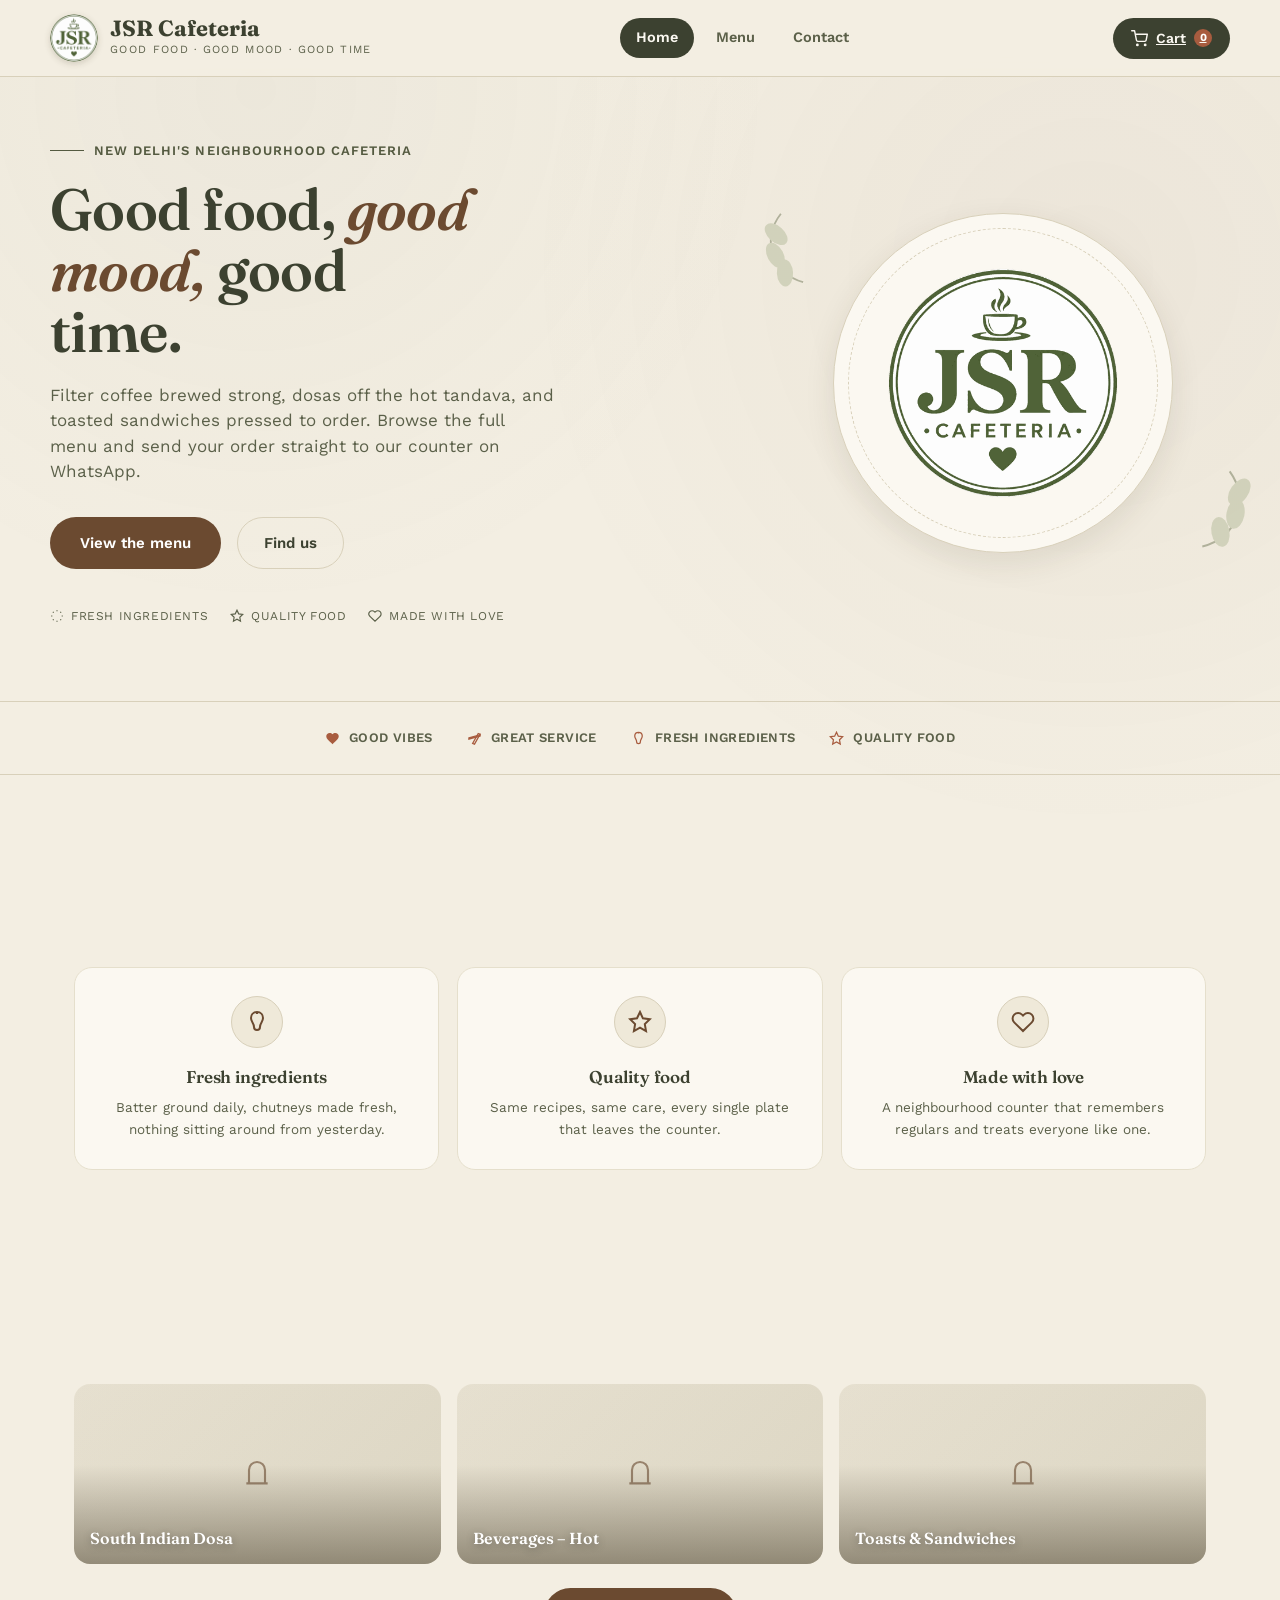
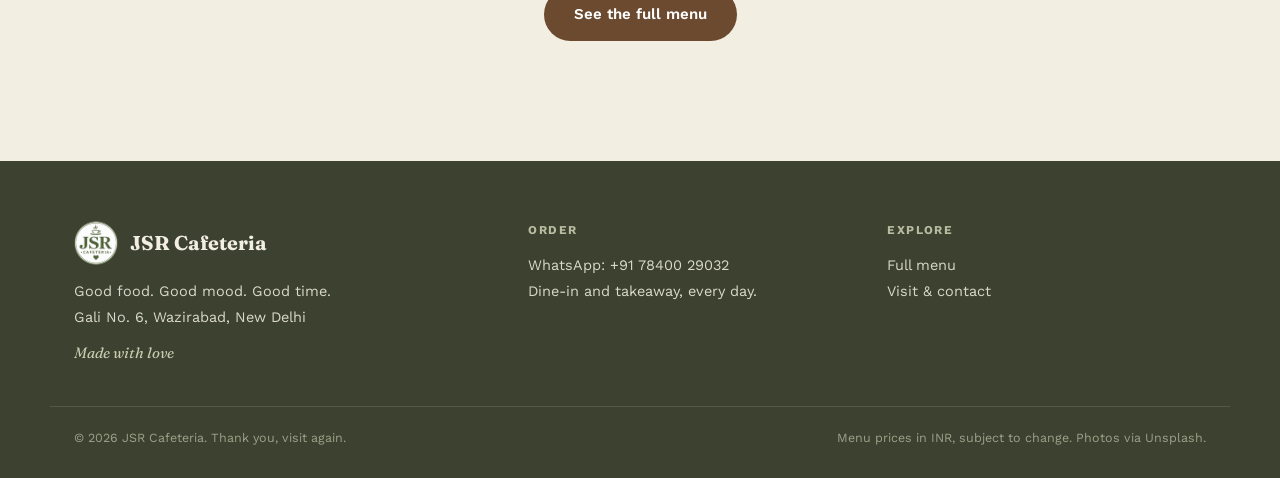
==== index.html @ 64169c13 "Initial commit" ====
<!DOCTYPE html>
<html lang="en">
<head>
<meta charset="UTF-8">
<meta name="viewport" content="width=device-width, initial-scale=1.0">
<title>JSR Cafeteria | Good Food, Good Mood, Good Time</title>
<link rel="preconnect" href="https://fonts.googleapis.com">
<link rel="preconnect" href="https://fonts.gstatic.com" crossorigin>
<link href="https://fonts.googleapis.com/css2?family=Fraunces:ital,opsz,wght@0,9..144,400;0,9..144,500;0,9..144,600;0,9..144,700;1,9..144,500&family=Work+Sans:wght@400;500;600;700&display=swap" rel="stylesheet">
<link rel="icon" href="assets/favicon.ico" sizes="any">
<link rel="icon" href="assets/favicon-32.png" type="image/png" sizes="32x32">
<link rel="icon" href="assets/favicon-192.png" type="image/png" sizes="192x192">
<link rel="apple-touch-icon" href="assets/apple-touch-icon.png">
<link rel="stylesheet" href="assets/style.css">
</head>
<body>

<header>
  <div class="header-inner wrap" style="padding-left:0;padding-right:0;">
    <a class="brand" href="index.html">
      <img src="assets/logo.png" alt="JSR Cafeteria logo">
      <div class="brand-text">
        <div class="name">JSR Cafeteria</div>
        <div class="tag">Good food &middot; Good mood &middot; Good time</div>
      </div>
    </a>
    <nav class="main-nav" id="mainNav">
      <a href="index.html" class="active">Home</a>
      <a href="menu.html">Menu</a>
      <a href="contact.html">Contact</a>
    </nav>
    <div class="header-right">
      <a class="cart-btn" href="menu.html" aria-label="Go to cart">
        <svg width="17" height="17" viewBox="0 0 24 24" fill="none" stroke="currentColor" stroke-width="2" stroke-linecap="round" stroke-linejoin="round"><circle cx="9" cy="21" r="1"></circle><circle cx="20" cy="21" r="1"></circle><path d="M1 1h4l2.68 13.39a2 2 0 0 0 2 1.61h9.72a2 2 0 0 0 2-1.61L23 6H6"></path></svg>
        <span>Cart</span>
        <span class="cart-count">0</span>
      </a>
      <button class="nav-toggle" id="navToggle" aria-label="Toggle menu">
        <svg viewBox="0 0 24 24" fill="none" stroke="currentColor" stroke-width="2"><path d="M3 6h18M3 12h18M3 18h18"/></svg>
      </button>
    </div>
  </div>
</header>

<section class="hero">
  <div class="hero-inner">
    <div class="hero-copy">
      <div class="hero-eyebrow"><span class="rule"></span> New Delhi's neighbourhood cafeteria</div>
      <h1>Good food, <em>good mood,</em> good time.</h1>
      <p class="lede">Filter coffee brewed strong, dosas off the hot tandava, and toasted sandwiches pressed to order. Browse the full menu and send your order straight to our counter on WhatsApp.</p>
      <div class="hero-actions">
        <a class="btn-primary" href="menu.html" style="text-decoration:none; display:inline-block;">View the menu</a>
        <a class="btn-ghost" href="contact.html" style="text-decoration:none; display:inline-block;">Find us</a>
      </div>
      <div class="hero-badges">
        <span class="b"><svg viewBox="0 0 24 24" fill="none" stroke="currentColor" stroke-width="2"><path d="M12 2v2M12 20v2M2 12h2M20 12h2M4.9 4.9l1.4 1.4M17.7 17.7l1.4 1.4M4.9 19.1l1.4-1.4M17.7 6.3l1.4-1.4"/></svg>Fresh ingredients</span>
        <span class="b"><svg viewBox="0 0 24 24" fill="none" stroke="currentColor" stroke-width="2"><path d="M12 2l2.9 6.3 6.9.9-5 4.9 1.2 6.9L12 17.6 5.9 21l1.2-6.9-5-4.9 6.9-.9z"/></svg>Quality food</span>
        <span class="b"><svg viewBox="0 0 24 24" fill="none" stroke="currentColor" stroke-width="2"><path d="M20.8 4.6a5.5 5.5 0 0 0-7.8 0L12 5.6l-1-1a5.5 5.5 0 0 0-7.8 7.8l1 1L12 21l7.8-7.6 1-1a5.5 5.5 0 0 0 0-7.8z"/></svg>Made with love</span>
      </div>
    </div>
    <div class="hero-visual">
      <svg class="leaf-deco l1" viewBox="0 0 100 100"><path d="M50 90 C20 70 20 30 50 10" stroke="#7C8264" stroke-width="2" fill="none"/><ellipse cx="38" cy="30" rx="9" ry="15" fill="#B9BE9E" transform="rotate(-30 38 30)"/><ellipse cx="30" cy="52" rx="9" ry="15" fill="#B9BE9E" transform="rotate(-10 30 52)"/><ellipse cx="34" cy="74" rx="9" ry="15" fill="#B9BE9E" transform="rotate(15 34 74)"/></svg>
      <div class="hero-ring">
        <img src="assets/logo.png" alt="JSR Cafeteria">
      </div>
      <svg class="leaf-deco l2" viewBox="0 0 100 100"><path d="M50 90 C20 70 20 30 50 10" stroke="#7C8264" stroke-width="2" fill="none"/><ellipse cx="38" cy="30" rx="9" ry="15" fill="#B9BE9E" transform="rotate(-30 38 30)"/><ellipse cx="30" cy="52" rx="9" ry="15" fill="#B9BE9E" transform="rotate(-10 30 52)"/><ellipse cx="34" cy="74" rx="9" ry="15" fill="#B9BE9E" transform="rotate(15 34 74)"/></svg>
    </div>
  </div>
</section>

<div class="strip">
  <div class="wrap strip-inner">
    <span class="strip-item"><svg viewBox="0 0 24 24" fill="currentColor"><path d="M12 21l-1.45-1.32C5.4 15.36 2 12.28 2 8.5 2 5.42 4.42 3 7.5 3c1.74 0 3.41.81 4.5 2.09C13.09 3.81 14.76 3 16.5 3 19.58 3 22 5.42 22 8.5c0 3.78-3.4 6.86-8.55 11.18L12 21z"/></svg>Good vibes</span>
    <span class="strip-item"><svg viewBox="0 0 24 24" fill="none" stroke="currentColor" stroke-width="2"><path d="M3 11l18-5v2L3 13v-2z"/><path d="M18 4l3 1-9 16-3-1z"/></svg>Great service</span>
    <span class="strip-item"><svg viewBox="0 0 24 24" fill="none" stroke="currentColor" stroke-width="2"><path d="M12 2v2M12 2C8 2 6 5 6 8c0 4 3 5 3 9a3 3 0 0 0 6 0c0-4 3-5 3-9 0-3-2-6-6-6z"/></svg>Fresh ingredients</span>
    <span class="strip-item"><svg viewBox="0 0 24 24" fill="none" stroke="currentColor" stroke-width="2"><path d="M12 2l2.9 6.3 6.9.9-5 4.9 1.2 6.9L12 17.6 5.9 21l1.2-6.9-5-4.9 6.9-.9z"/></svg>Quality food</span>
  </div>
</div>

<main class="wrap" style="padding:70px 24px 20px;">
  <div class="section-head">
    <div class="kicker">Why JSR</div>
    <h2>What keeps people coming back</h2>
  </div>

  <div class="home-highlights">
    <div class="highlight-card">
      <div class="icon"><svg viewBox="0 0 24 24" fill="none" stroke="currentColor" stroke-width="2"><path d="M12 2v2M12 2C8 2 6 5 6 8c0 4 3 5 3 9a3 3 0 0 0 6 0c0-4 3-5 3-9 0-3-2-6-6-6z"/></svg></div>
      <h3>Fresh ingredients</h3>
      <p>Batter ground daily, chutneys made fresh, nothing sitting around from yesterday.</p>
    </div>
    <div class="highlight-card">
      <div class="icon"><svg viewBox="0 0 24 24" fill="none" stroke="currentColor" stroke-width="2"><path d="M12 2l2.9 6.3 6.9.9-5 4.9 1.2 6.9L12 17.6 5.9 21l1.2-6.9-5-4.9 6.9-.9z"/></svg></div>
      <h3>Quality food</h3>
      <p>Same recipes, same care, every single plate that leaves the counter.</p>
    </div>
    <div class="highlight-card">
      <div class="icon"><svg viewBox="0 0 24 24" fill="none" stroke="currentColor" stroke-width="2"><path d="M20.8 4.6a5.5 5.5 0 0 0-7.8 0L12 5.6l-1-1a5.5 5.5 0 0 0-7.8 7.8l1 1L12 21l7.8-7.6 1-1a5.5 5.5 0 0 0 0-7.8z"/></svg></div>
      <h3>Made with love</h3>
      <p>A neighbourhood counter that remembers regulars and treats everyone like one.</p>
    </div>
  </div>

  <div class="section-head">
    <div class="kicker">A taste of the menu</div>
    <h2>From filter coffee to dosa</h2>
    <p>The full menu has 23 items across 6 sections, here's a preview.</p>
  </div>

  <div class="home-menu-preview">
    <a class="preview-card" href="menu.html" style="text-decoration:none;">
      <img src="https://images.unsplash.com/photo-1668236543090-82eba5ee5976?w=600&q=70&auto=format&fit=crop" alt="Masala Dosa" loading="lazy" onerror="this.style.display='none'; this.nextElementSibling.style.display='flex';">
      <div class="fallback" style="display:none;"><svg viewBox="0 0 24 24" width="32" height="32" fill="none" stroke="currentColor" stroke-width="1.6"><path d="M4 19h16M6 19V9a6 6 0 0 1 12 0v10"/></svg></div>
      <span>South Indian Dosa</span>
    </a>
    <a class="preview-card" href="menu.html" style="text-decoration:none;">
      <img src="https://images.unsplash.com/photo-1619581073186-5b4ae1b0caad?w=600&q=70&auto=format&fit=crop" alt="Chai" loading="lazy" onerror="this.style.display='none'; this.nextElementSibling.style.display='flex';">
      <div class="fallback" style="display:none;"><svg viewBox="0 0 24 24" width="32" height="32" fill="none" stroke="currentColor" stroke-width="1.6"><path d="M4 19h16M6 19V9a6 6 0 0 1 12 0v10"/></svg></div>
      <span>Beverages &ndash; Hot</span>
    </a>
    <a class="preview-card" href="menu.html" style="text-decoration:none;">
      <img src="https://images.unsplash.com/photo-1528736235302-52922df5c122?w=600&q=70&auto=format&fit=crop" alt="Grilled sandwich" loading="lazy" onerror="this.style.display='none'; this.nextElementSibling.style.display='flex';">
      <div class="fallback" style="display:none;"><svg viewBox="0 0 24 24" width="32" height="32" fill="none" stroke="currentColor" stroke-width="1.6"><path d="M4 19h16M6 19V9a6 6 0 0 1 12 0v10"/></svg></div>
      <span>Toasts &amp; Sandwiches</span>
    </a>
  </div>

  <div style="text-align:center; margin-bottom:60px;">
    <a class="btn-primary" href="menu.html" style="text-decoration:none; display:inline-block;">See the full menu</a>
  </div>
</main>

<footer>
  <div class="wrap footer-inner">
    <div>
      <div class="footer-brand">
        <img src="assets/logo.png" alt="JSR Cafeteria">
        <div class="name">JSR Cafeteria</div>
      </div>
      <p>Good food. Good mood. Good time.</p>
      <p>Gali No. 6, Wazirabad, New Delhi</p>
      <p class="script">Made with love</p>
    </div>
    <div>
      <h4>Order</h4>
      <p><a href="https://wa.me/917840029032" target="_blank" rel="noopener">WhatsApp: +91 78400 29032</a></p>
      <p>Dine-in and takeaway, every day.</p>
    </div>
    <div>
      <h4>Explore</h4>
      <p><a href="menu.html">Full menu</a></p>
      <p><a href="contact.html">Visit &amp; contact</a></p>
    </div>
  </div>
  <div class="wrap footer-bottom">
    <span>&copy; <span id="year"></span> JSR Cafeteria. Thank you, visit again.</span>
    <span>Menu prices in INR, subject to change. Photos via Unsplash.</span>
  </div>
</footer>

<script src="assets/nav.js"></script>
</body>
</html>
---- assets/style.css ----
:root{
    --cream: #F3EEE2;
    --cream-2: #FBF8F1;
    --paper: #EFE9D9;
    --ink: #3C4130;
    --ink-soft: #5B6049;
    --sage: #7C8264;
    --sage-deep: #545A40;
    --brown: #6B4A30;
    --brown-deep: #4A331F;
    --line: #D8D0BA;
    --line-soft: #E5DFCC;
    --heart: #A85C3F;
    --shadow: 0 10px 30px rgba(60,50,30,0.10);
  }

  *{box-sizing:border-box; margin:0; padding:0;}

  html{scroll-behavior:smooth;}

  body{
    background:var(--cream);
    color:var(--ink);
    font-family:'Work Sans', sans-serif;
    font-size:16px;
    line-height:1.5;
    -webkit-font-smoothing:antialiased;
  }

  h1,h2,h3, .display{
    font-family:'Fraunces', serif;
    color:var(--ink);
    font-weight:600;
    letter-spacing:-0.01em;
  }

  a{color:inherit;}

  img{max-width:100%; display:block;}

  .wrap{max-width:1180px; margin:0 auto; padding:0 24px;}

  /* Texture */
  body::before{
    content:"";
    position:fixed; inset:0;
    background-image:
      radial-gradient(circle at 20% 10%, rgba(124,130,100,0.05), transparent 40%),
      radial-gradient(circle at 85% 30%, rgba(107,74,48,0.05), transparent 45%);
    pointer-events:none;
    z-index:0;
  }

  /* ---------- HEADER ---------- */
  header{
    position:sticky; top:0; z-index:40;
    background:rgba(243,238,226,0.92);
    backdrop-filter:blur(8px);
    border-bottom:1px solid var(--line);
    transition:box-shadow 0.3s ease, background 0.3s ease;
  }
  header.scrolled{
    box-shadow:0 8px 24px rgba(60,50,30,0.08);
    background:rgba(243,238,226,0.98);
  }
  .header-inner{
    display:flex; align-items:center; justify-content:space-between;
    padding:14px 24px;
  }
  .brand{display:flex; align-items:center; gap:12px; text-decoration:none;}
  .brand img{width:48px; height:48px; border-radius:50%; box-shadow:0 2px 6px rgba(60,50,30,0.18);}
  .brand-text .name{font-family:'Fraunces',serif; font-size:22px; font-weight:700; line-height:1; color:var(--ink);}
  .brand-text .tag{font-size:11px; letter-spacing:0.12em; color:var(--ink-soft); text-transform:uppercase; margin-top:3px;}

  .main-nav{
    display:flex; align-items:center; gap:6px;
  }
  .main-nav a{
    text-decoration:none;
    color:var(--ink-soft);
    font-family:'Work Sans',sans-serif;
    font-weight:600;
    font-size:14.5px;
    padding:9px 16px;
    border-radius:20px;
    transition:background 0.2s ease, color 0.2s ease;
  }
  .main-nav a:hover{background:var(--paper); color:var(--ink);}
  .main-nav a.active{background:var(--ink); color:var(--cream-2);}

  .header-right{display:flex; align-items:center; gap:10px;}

  .nav-toggle{
    display:none;
    background:none; border:1px solid var(--line);
    width:40px; height:40px; border-radius:12px;
    align-items:center; justify-content:center;
    cursor:pointer;
  }
  .nav-toggle svg{width:20px; height:20px;}

  @media (max-width:760px){
    .main-nav{
      display:none;
      position:absolute; top:100%; left:0; right:0;
      background:var(--cream-2);
      border-bottom:1px solid var(--line);
      flex-direction:column;
      padding:10px 20px 18px;
      gap:2px;
      box-shadow:0 14px 24px rgba(60,50,30,0.08);
    }
    .main-nav.open{display:flex;}
    .main-nav a{padding:12px 14px; border-radius:10px;}
    .nav-toggle{display:flex;}
    header{position:sticky;}
    .header-inner{position:relative;}
  }

  .cart-btn{
    position:relative;
    display:flex; align-items:center; gap:8px;
    background:var(--ink);
    color:var(--cream-2);
    border:none;
    padding:10px 18px;
    border-radius:30px;
    font-family:'Work Sans',sans-serif;
    font-weight:600;
    font-size:14px;
    cursor:pointer;
    transition:transform 0.15s ease, background 0.15s ease;
  }
  .cart-btn:hover{background:var(--brown-deep); transform:translateY(-1px);}
  .cart-count{
    background:var(--heart);
    color:#fff;
    font-size:11px;
    font-weight:700;
    min-width:18px; height:18px;
    border-radius:50%;
    display:flex; align-items:center; justify-content:center;
    padding:0 4px;
    transition:transform 0.2s ease;
  }
  .cart-count.bump{animation:countBump 0.4s cubic-bezier(.34,1.56,.64,1);}
  @keyframes countBump{
    0%{transform:scale(1);}
    35%{transform:scale(1.5);}
    100%{transform:scale(1);}
  }
  .brand img{
    animation:logoIn 0.7s cubic-bezier(.2,.7,.3,1);
  }
  @keyframes logoIn{
    from{opacity:0; transform:scale(0.7) rotate(-12deg);}
    to{opacity:1; transform:scale(1) rotate(0);}
  }

  /* ---------- HERO ---------- */
  .hero{
    position:relative;
    padding:64px 24px 56px;
    overflow:hidden;
  }
  .hero-inner{
    max-width:1180px; margin:0 auto;
    display:grid;
    grid-template-columns:1.2fr 0.8fr;
    gap:48px;
    align-items:center;
  }
  .hero-eyebrow{
    display:flex; align-items:center; gap:10px;
    font-size:13px; letter-spacing:0.08em; color:var(--sage-deep);
    text-transform:uppercase; font-weight:600; margin-bottom:18px;
    opacity:0;
    animation:fadeUp 0.7s ease 0.05s forwards;
  }
  .hero-eyebrow .rule{width:34px; height:1px; background:var(--sage-deep);}
  .hero h1{
    font-size:clamp(36px, 5vw, 58px);
    line-height:1.06;
    max-width:11.5ch;
    opacity:0;
    animation:fadeUp 0.75s ease 0.15s forwards;
  }
  .hero h1 em{font-style:italic; color:var(--brown);}
  .hero p.lede{
    margin-top:20px;
    font-size:17px;
    color:var(--ink-soft);
    max-width:46ch;
    opacity:0;
    animation:fadeUp 0.75s ease 0.28s forwards;
  }
  .hero-actions{
    margin-top:32px; display:flex; gap:16px; flex-wrap:wrap;
    opacity:0;
    animation:fadeUp 0.75s ease 0.4s forwards;
  }
  @keyframes fadeUp{
    from{opacity:0; transform:translateY(16px);}
    to{opacity:1; transform:translateY(0);}
  }
  .btn-primary{
    background:var(--brown);
    color:#fff;
    border:none;
    padding:15px 30px;
    border-radius:30px;
    font-family:'Work Sans',sans-serif;
    font-weight:600;
    font-size:15px;
    cursor:pointer;
    transition:background 0.15s ease, transform 0.15s ease;
  }
  .btn-primary:hover{background:var(--brown-deep); transform:translateY(-2px); box-shadow:0 10px 22px rgba(107,74,48,0.28);}
  .btn-primary:active{transform:translateY(0) scale(0.97);}
  .btn-ghost{
    background:transparent;
    color:var(--ink);
    border:1px solid var(--line);
    padding:14px 26px;
    border-radius:30px;
    font-family:'Work Sans',sans-serif;
    font-weight:600;
    font-size:15px;
    cursor:pointer;
    transition:border-color 0.2s ease, transform 0.2s ease;
  }
  .btn-ghost:hover{border-color:var(--ink); transform:translateY(-2px);}
  .btn-ghost:active{transform:translateY(0) scale(0.97);}

  .hero-badges{
    display:flex; gap:22px; margin-top:38px; flex-wrap:wrap;
    opacity:0;
    animation:fadeUp 0.75s ease 0.5s forwards;
  }
  .hero-badges .b{font-size:12px; letter-spacing:0.05em; color:var(--ink-soft); display:flex; align-items:center; gap:7px; text-transform:uppercase;}
  .hero-badges svg{width:14px; height:14px; flex:none;}

  .hero-visual{
    position:relative;
    display:flex; align-items:center; justify-content:center;
    opacity:0;
    animation:heroVisualIn 0.9s cubic-bezier(.2,.7,.3,1) 0.15s forwards;
  }
  @keyframes heroVisualIn{
    from{opacity:0; transform:scale(0.85) rotate(-4deg);}
    to{opacity:1; transform:scale(1) rotate(0);}
  }
  .hero-ring{
    position:relative;
    width:340px; height:340px;
    border-radius:50%;
    background:var(--cream-2);
    border:1px solid var(--line);
    display:flex; align-items:center; justify-content:center;
    box-shadow:var(--shadow);
    animation:floatRing 5s ease-in-out infinite;
  }
  @keyframes floatRing{
    0%,100%{transform:translateY(0);}
    50%{transform:translateY(-10px);}
  }
  .hero-ring::before{
    content:"";
    position:absolute; inset:14px;
    border-radius:50%;
    border:1px dashed var(--line);
    animation:spinSlow 40s linear infinite;
  }
  @keyframes spinSlow{
    from{transform:rotate(0);}
    to{transform:rotate(360deg);}
  }
  .hero-ring img{width:230px; height:230px; border-radius:50%;}
  .leaf-deco{
    position:absolute;
    opacity:0.55;
    animation:leafSway 6s ease-in-out infinite;
  }
  .leaf-deco.l1{top:-10px; left:-30px; width:90px; transform:rotate(-18deg); animation-delay:0.2s;}
  .leaf-deco.l2{bottom:-6px; right:-36px; width:100px; transform:rotate(200deg); animation-delay:1s;}
  @keyframes leafSway{
    0%,100%{transform:rotate(var(--r,0deg)) translateY(0);}
    50%{transform:rotate(var(--r,0deg)) translateY(-8px);}
  }

  /* ---------- SECTION LABELS ---------- */
  .section-head{
    text-align:center;
    max-width:560px;
    margin:0 auto 40px;
    opacity:0; transform:translateY(18px);
    transition:opacity 0.7s ease, transform 0.7s ease;
  }
  .section-head.in-view{opacity:1; transform:translateY(0);}
  .section-head .kicker{
    font-size:12px; letter-spacing:0.14em; text-transform:uppercase;
    color:var(--sage-deep); font-weight:600; margin-bottom:10px;
  }
  .section-head h2{font-size:clamp(28px,3.4vw,36px);}
  .section-head p{color:var(--ink-soft); margin-top:10px; font-size:15px;}

  /* ---------- MENU NAV ---------- */
  .menu-section{padding:70px 0 30px; position:relative; z-index:1;}

  .cat-nav{
    position:sticky; top:73px; z-index:30;
    background:var(--cream);
    padding:14px 0;
    border-bottom:1px solid var(--line-soft);
    margin-bottom:44px;
  }
  .cat-nav-inner{
    display:flex; gap:10px; overflow-x:auto;
    padding:0 24px;
    scrollbar-width:none;
  }
  .cat-nav-inner::-webkit-scrollbar{display:none;}
  .cat-chip{
    flex:none;
    padding:9px 18px;
    border-radius:20px;
    border:1px solid var(--line);
    background:var(--cream-2);
    color:var(--ink-soft);
    font-size:13.5px;
    font-weight:600;
    cursor:pointer;
    white-space:nowrap;
    transition:all 0.15s ease;
  }
  .cat-chip.active, .cat-chip:hover{
    background:var(--ink);
    color:var(--cream-2);
    border-color:var(--ink);
  }

  /* ---------- MENU CATEGORY BLOCKS ---------- */
  .cat-block{
    margin-bottom:64px; scroll-margin-top:150px;
    opacity:0; transform:translateY(24px);
    transition:opacity 0.7s ease, transform 0.7s ease;
  }
  .cat-block.in-view{opacity:1; transform:translateY(0);}
  .cat-title{
    display:flex; align-items:center; gap:14px;
    margin-bottom:26px;
  }
  .cat-title .icon{
    width:38px; height:38px; border-radius:50%;
    background:var(--cream-2); border:1px solid var(--line);
    display:flex; align-items:center; justify-content:center;
    color:var(--brown);
    flex:none;
    transition:transform 0.3s ease, background 0.3s ease;
  }
  .cat-block.in-view .cat-title .icon{
    animation:iconPop 0.5s cubic-bezier(.34,1.56,.64,1) 0.15s backwards;
  }
  @keyframes iconPop{
    from{transform:scale(0.4) rotate(-20deg); opacity:0;}
    to{transform:scale(1) rotate(0); opacity:1;}
  }
  .cat-title .icon svg{width:18px; height:18px;}
  .cat-title h3{font-size:22px; letter-spacing:0.01em;}
  .cat-title .count{font-size:12px; color:var(--ink-soft); margin-left:4px;}
  .cat-title::after{
    content:"";
    flex:1; height:1px; background:var(--line);
    margin-left:8px;
  }

  .cat-banner{
    position:relative;
    width:100%;
    height:190px;
    border-radius:18px;
    overflow:hidden;
    margin-bottom:22px;
    background:var(--paper);
  }
  .cat-banner img{
    width:100%; height:100%; object-fit:cover;
    display:block;
    transition:transform 0.7s ease;
  }
  .cat-banner:hover img{transform:scale(1.08);}
  .cat-banner .banner-fallback{
    position:absolute; inset:0;
    display:flex; align-items:center; justify-content:center;
    background:linear-gradient(135deg, var(--paper), var(--line-soft));
    color:var(--brown);
  }
  .cat-banner .banner-fallback svg{width:44px; height:44px; opacity:0.6;}
  .cat-banner::after{
    content:"";
    position:absolute; inset:0;
    background:linear-gradient(0deg, rgba(60,50,30,0.42) 0%, rgba(60,50,30,0.02) 55%);
  }
  .cat-banner .cb-label{
    position:absolute; left:20px; bottom:16px;
    color:#fff;
    font-family:'Fraunces',serif;
    font-size:21px;
    font-weight:600;
    z-index:2;
    text-shadow:0 2px 10px rgba(0,0,0,0.25);
  }
  @media (max-width:520px){
    .cat-banner{height:140px;}
    .cat-banner .cb-label{font-size:18px;}
  }

  .item-grid{
    display:grid;
    grid-template-columns:repeat(auto-fill, minmax(300px, 1fr));
    gap:16px;
  }

  .item-card{
    background:var(--cream-2);
    border:1px solid var(--line-soft);
    border-radius:16px;
    padding:14px 16px;
    display:flex; align-items:center; justify-content:space-between;
    gap:14px;
    transition:border-color 0.2s ease, box-shadow 0.25s ease, transform 0.25s ease;
    opacity:0;
    transform:translateY(16px);
  }
  .item-card.in-view{
    animation:cardIn 0.55s cubic-bezier(.2,.7,.3,1) forwards;
  }
  @keyframes cardIn{
    to{opacity:1; transform:translateY(0);}
  }
  .item-card:hover{
    border-color:var(--line);
    box-shadow:0 10px 26px rgba(60,50,30,0.10);
    transform:translateY(-3px);
  }
  .item-card.just-added{
    animation:cardFlash 0.6s ease;
  }
  @keyframes cardFlash{
    0%{box-shadow:0 0 0 0 rgba(107,74,48,0.28);}
    40%{box-shadow:0 0 0 8px rgba(107,74,48,0.0);}
    100%{box-shadow:0 6px 18px rgba(60,50,30,0.06);}
  }

  .item-left{display:flex; align-items:center; gap:14px; min-width:0;}
  .item-thumb{
    width:58px; height:58px; flex:none;
    border-radius:14px;
    overflow:hidden;
    background:var(--paper);
    position:relative;
  }
  .item-thumb img{
    width:100%; height:100%; object-fit:cover;
    transition:transform 0.5s ease;
  }
  .item-card:hover .item-thumb img{transform:scale(1.12);}
  .item-thumb .thumb-fallback{
    position:absolute; inset:0;
    display:flex; align-items:center; justify-content:center;
    background:linear-gradient(135deg, var(--paper), var(--line-soft));
    color:var(--brown);
  }
  .item-thumb .thumb-fallback svg{width:22px; height:22px;}

  .item-info .num{font-size:11px; color:var(--sage-deep); font-weight:700; letter-spacing:0.04em;}
  .item-info .item-name{font-family:'Fraunces',serif; font-size:16px; font-weight:600; margin-top:1px; line-height:1.25;}
  .item-info .item-price{font-size:14px; color:var(--brown); font-weight:600; margin-top:5px;}

  .item-add{flex:none;}
  .add-btn{
    background:transparent;
    border:1.4px solid var(--ink);
    color:var(--ink);
    width:38px; height:38px;
    border-radius:50%;
    font-size:19px;
    cursor:pointer;
    display:flex; align-items:center; justify-content:center;
    transition:all 0.15s ease;
  }
  .add-btn:hover{background:var(--ink); color:var(--cream-2); transform:scale(1.06);}
  .add-btn:active{transform:scale(0.92);}
  .add-btn.pop{animation:popScale 0.35s ease;}
  @keyframes popScale{
    0%{transform:scale(1);}
    40%{transform:scale(0.8);}
    70%{transform:scale(1.15);}
    100%{transform:scale(1);}
  }

  .qty-stepper{
    display:flex; align-items:center; gap:0;
    border:1.4px solid var(--ink);
    border-radius:22px;
    overflow:hidden;
    animation:stepperIn 0.25s ease;
  }
  @keyframes stepperIn{
    from{opacity:0; transform:scale(0.85);}
    to{opacity:1; transform:scale(1);}
  }
  .qty-stepper button{
    width:34px; height:36px;
    background:transparent; border:none;
    font-size:16px; cursor:pointer; color:var(--ink);
  }
  .qty-stepper button:hover{background:var(--ink); color:var(--cream-2);}
  .qty-stepper .qty-val{
    width:26px; text-align:center; font-weight:700; font-size:14px;
  }

  /* ---------- ABOUT STRIP ---------- */
  .strip{
    border-top:1px solid var(--line);
    border-bottom:1px solid var(--line);
    padding:26px 0;
    margin:20px 0 0;
  }
  .strip-inner{
    display:flex; justify-content:center; flex-wrap:wrap;
    gap:14px 34px;
  }
  .strip-item{
    display:flex; align-items:center; gap:9px;
    font-size:13px; letter-spacing:0.03em;
    color:var(--ink-soft); font-weight:600;
    text-transform:uppercase;
  }
  .strip-item svg{width:15px; height:15px; color:var(--heart);}

  /* ---------- FOOTER ---------- */
  footer{
    background:var(--ink);
    color:var(--cream);
    padding:60px 0 30px;
    margin-top:40px;
  }
  .footer-inner{
    display:grid;
    grid-template-columns:1.3fr 1fr 1fr;
    gap:40px;
  }
  .footer-brand{display:flex; align-items:center; gap:12px; margin-bottom:14px;}
  .footer-brand img{width:44px; height:44px; border-radius:50%;}
  .footer-brand .name{font-family:'Fraunces',serif; font-size:20px; font-weight:700;}
  footer .script{
    font-family:'Fraunces',serif; font-style:italic; color:#C9CBB0;
    font-size:15px; margin-top:8px;
  }
  footer h4{font-size:12px; text-transform:uppercase; letter-spacing:0.12em; color:#B9BCA1; margin-bottom:14px;}
  footer p, footer a{color:#DAD9C9; font-size:14.5px; line-height:1.8; text-decoration:none;}
  footer a:hover{color:#fff;}
  .footer-bottom{
    border-top:1px solid rgba(255,255,255,0.12);
    margin-top:40px; padding-top:22px;
    display:flex; justify-content:space-between; flex-wrap:wrap; gap:10px;
    font-size:12.5px; color:#9EA189;
  }

  /* ---------- CART DRAWER ---------- */
  .overlay{
    position:fixed; inset:0; background:rgba(30,26,16,0.42);
    opacity:0; pointer-events:none; transition:opacity 0.25s ease;
    z-index:50;
  }
  .overlay.show{opacity:1; pointer-events:auto;}

  .drawer{
    position:fixed; top:0; right:0; height:100%;
    width:420px; max-width:92vw;
    background:var(--cream-2);
    z-index:60;
    transform:translateX(100%);
    transition:transform 0.3s cubic-bezier(.4,0,.2,1);
    display:flex; flex-direction:column;
    box-shadow:-20px 0 40px rgba(0,0,0,0.15);
  }
  .drawer.show{transform:translateX(0);}

  .drawer-head{
    padding:22px 24px 18px;
    border-bottom:1px solid var(--line);
    display:flex; align-items:center; justify-content:space-between;
  }
  .drawer-head h3{font-size:20px;}
  .drawer-close{
    background:none; border:none; font-size:22px; cursor:pointer; color:var(--ink-soft);
    width:34px; height:34px; border-radius:50%;
  }
  .drawer-close:hover{background:var(--paper);}

  .drawer-body{flex:1; overflow-y:auto; padding:18px 24px;}
  .empty-cart{
    text-align:center; color:var(--ink-soft); padding:60px 10px;
    font-size:14.5px;
  }
  .empty-cart svg{width:46px; height:46px; margin:0 auto 14px; opacity:0.5;}

  .cart-line{
    display:flex; align-items:center; justify-content:space-between;
    padding:14px 0; border-bottom:1px solid var(--line-soft);
    gap:10px;
    animation:lineIn 0.35s ease;
  }
  @keyframes lineIn{
    from{opacity:0; transform:translateX(14px);}
    to{opacity:1; transform:translateX(0);}
  }
  .cart-line .cl-name{font-family:'Fraunces',serif; font-weight:600; font-size:15px;}
  .cart-line .cl-price{font-size:12.5px; color:var(--ink-soft); margin-top:3px;}
  .cart-line .cl-right{display:flex; align-items:center; gap:12px;}
  .cart-line .cl-total{font-weight:700; font-size:14px; width:56px; text-align:right; color:var(--brown); transition:transform 0.2s ease;}

  .drawer-foot{
    border-top:1px solid var(--line);
    padding:20px 24px 26px;
    background:var(--cream-2);
  }
  .order-type{
    display:flex; gap:8px; margin-bottom:14px;
  }
  .order-type button{
    flex:1; padding:9px; border-radius:10px; border:1px solid var(--line);
    background:transparent; font-size:13px; font-weight:600; color:var(--ink-soft); cursor:pointer;
  }
  .order-type button.active{background:var(--ink); color:var(--cream-2); border-color:var(--ink);}

  .field{margin-bottom:12px;}
  .field label{font-size:12px; color:var(--ink-soft); font-weight:600; display:block; margin-bottom:5px;}
  .field input, .field textarea{
    width:100%; padding:10px 12px; border-radius:10px;
    border:1px solid var(--line); background:var(--cream);
    font-family:'Work Sans',sans-serif; font-size:14px; color:var(--ink);
  }
  .field input:focus, .field textarea:focus{outline:2px solid var(--sage); outline-offset:1px;}
  .field textarea{resize:vertical; min-height:52px;}

  .subtotal-row{
    display:flex; justify-content:space-between; align-items:baseline;
    margin:16px 0 16px; padding-top:12px; border-top:1px dashed var(--line);
  }
  .subtotal-row .label{font-size:13px; color:var(--ink-soft); text-transform:uppercase; letter-spacing:0.05em;}
  .subtotal-row .amt{font-family:'Fraunces',serif; font-size:26px; font-weight:700; color:var(--ink);}

  .whatsapp-btn{
    width:100%;
    background:var(--brown);
    color:#fff; border:none;
    padding:16px; border-radius:14px;
    font-family:'Work Sans',sans-serif; font-weight:700; font-size:15px;
    display:flex; align-items:center; justify-content:center; gap:10px;
    cursor:pointer;
    transition:background 0.2s ease, transform 0.2s ease, box-shadow 0.2s ease;
  }
  .whatsapp-btn:hover{background:var(--brown-deep); transform:translateY(-2px); box-shadow:0 10px 24px rgba(107,74,48,0.3);}
  .whatsapp-btn:active{transform:translateY(0) scale(0.98);}
  .whatsapp-btn:disabled{background:#C9BFA9; cursor:not-allowed; transform:none; box-shadow:none;}
  .whatsapp-btn svg{width:19px; height:19px;}
  .whatsapp-btn.sending svg{animation:spinSlow 0.9s linear infinite;}

  .hint{font-size:11.5px; color:var(--ink-soft); text-align:center; margin-top:10px;}

  /* ---------- SUCCESS MODAL ---------- */
  .success-modal{
    position:fixed; inset:0; z-index:80;
    display:flex; align-items:center; justify-content:center;
    background:rgba(30,26,16,0.5);
    opacity:0; pointer-events:none;
    transition:opacity 0.25s ease;
    padding:20px;
  }
  .success-modal.show{opacity:1; pointer-events:auto;}
  .success-card{
    background:var(--cream-2);
    border-radius:22px;
    max-width:380px; width:100%;
    padding:38px 30px 30px;
    text-align:center;
    transform:translateY(14px) scale(0.97);
    transition:transform 0.25s ease;
    box-shadow:0 30px 60px rgba(0,0,0,0.25);
  }
  .success-modal.show .success-card{transform:translateY(0) scale(1);}
  .success-tick{
    width:64px; height:64px; border-radius:50%;
    background:var(--sage); color:#fff;
    display:flex; align-items:center; justify-content:center;
    margin:0 auto 20px;
  }
  .success-modal.show .success-tick{animation:tickPop 0.5s cubic-bezier(.34,1.56,.64,1) 0.15s backwards;}
  @keyframes tickPop{
    from{transform:scale(0); opacity:0;}
    to{transform:scale(1); opacity:1;}
  }
  .success-tick svg{
    width:30px; height:30px;
    stroke-dasharray:40;
    stroke-dashoffset:40;
  }
  .success-modal.show .success-tick svg{animation:tickDraw 0.5s ease 0.4s forwards;}
  @keyframes tickDraw{
    to{stroke-dashoffset:0;}
  }
  .success-card h3{font-size:22px; margin-bottom:10px;}
  .success-card p{font-size:14px; color:var(--ink-soft); line-height:1.6; margin-bottom:22px;}
  .success-card .order-ref{
    font-size:12px; color:var(--sage-deep); font-weight:700; letter-spacing:0.05em;
    background:var(--paper); display:inline-block; padding:6px 14px; border-radius:20px;
    margin-bottom:22px;
  }

  /* ---------- FLOATING CART (mobile) ---------- */
  .float-bar{
    position:fixed; left:16px; right:16px; bottom:16px; z-index:35;
    background:var(--ink); color:var(--cream-2);
    border-radius:18px; padding:14px 18px;
    display:none; align-items:center; justify-content:space-between;
    box-shadow:0 12px 30px rgba(0,0,0,0.25);
    cursor:pointer;
    transition:transform 0.2s ease;
  }
  .float-bar.show{display:flex; animation:floatBarIn 0.4s cubic-bezier(.2,.8,.3,1);}
  .float-bar:active{transform:scale(0.97);}
  @keyframes floatBarIn{
    from{opacity:0; transform:translateY(30px);}
    to{opacity:1; transform:translateY(0);}
  }
  .float-bar .fb-left{font-size:13px;}
  .float-bar .fb-left b{font-family:'Fraunces',serif; font-size:16px; display:block;}
  .float-bar .fb-right{font-weight:700; display:flex; align-items:center; gap:8px;}
  .float-bar .fb-right svg{animation:nudgeRight 1.6s ease-in-out infinite;}
  @keyframes nudgeRight{
    0%,100%{transform:translateX(0);}
    50%{transform:translateX(4px);}
  }

  @media (max-width:900px){
    .hero-inner{grid-template-columns:1fr; gap:36px;}
    .hero-visual{order:-1;}
    .hero-ring{width:220px; height:220px;}
    .hero-ring img{width:150px; height:150px;}
    .footer-inner{grid-template-columns:1fr; gap:30px;}
    .cat-nav{top:70px;}
  }
  @media (max-width:520px){
    .header-inner{padding:12px 16px;}
    .brand-text .name{font-size:18px;}
    .wrap{padding:0 16px;}
    .hero{padding:40px 16px 40px;}
    .item-grid{grid-template-columns:1fr;}
    .drawer{width:100%; max-width:100%;}
  }

  @media (prefers-reduced-motion: reduce){
    *{transition:none !important; scroll-behavior:auto !important; animation:none !important;}
    .hero-eyebrow, .hero h1, .hero p.lede, .hero-actions, .hero-badges, .hero-visual,
    .section-head, .cat-block, .item-card{opacity:1 !important; transform:none !important;}
  }
/* ---------- CONTACT PAGE ---------- */
.contact-grid{
  display:grid;
  grid-template-columns:1fr 1fr;
  gap:22px;
  margin-bottom:20px;
}
.contact-card{
  background:var(--cream-2);
  border:1px solid var(--line-soft);
  border-radius:18px;
  padding:26px 24px;
  transition:transform 0.25s ease, box-shadow 0.25s ease;
}
.contact-card:hover{transform:translateY(-3px); box-shadow:0 12px 26px rgba(60,50,30,0.08);}
.contact-card .icon{
  width:44px; height:44px; border-radius:50%;
  background:var(--paper); border:1px solid var(--line);
  display:flex; align-items:center; justify-content:center;
  color:var(--brown); margin-bottom:16px;
}
.contact-card .icon svg{width:20px; height:20px;}
.contact-card h3{font-size:18px; margin-bottom:8px;}
.contact-card p{color:var(--ink-soft); font-size:14.5px; line-height:1.6;}
.contact-card a{color:var(--brown); font-weight:600; text-decoration:none;}
.contact-card a:hover{text-decoration:underline;}

.hours-list{list-style:none; margin-top:10px;}
.hours-list li{
  display:flex; justify-content:space-between;
  padding:8px 0; border-bottom:1px dashed var(--line);
  font-size:14px; color:var(--ink-soft);
}
.hours-list li:last-child{border-bottom:none;}
.hours-list li span:last-child{color:var(--ink); font-weight:600;}

.whatsapp-cta{
  display:flex; align-items:center; justify-content:center; gap:10px;
  background:var(--brown); color:#fff;
  padding:16px 22px; border-radius:16px;
  font-family:'Work Sans',sans-serif; font-weight:700; font-size:15.5px;
  text-decoration:none;
  transition:background 0.2s ease, transform 0.2s ease;
}
.whatsapp-cta:hover{background:var(--brown-deep); transform:translateY(-2px);}
.whatsapp-cta svg{width:20px; height:20px;}

.placeholder-note{
  font-size:12.5px; color:var(--ink-soft); font-style:italic;
  margin-top:10px;
}

@media (max-width:700px){
  .contact-grid{grid-template-columns:1fr;}
}

/* ---------- HOME PAGE EXTRAS ---------- */
.home-highlights{
  display:grid;
  grid-template-columns:repeat(3, 1fr);
  gap:18px;
  margin:20px 0 60px;
}
.highlight-card{
  text-align:center;
  padding:28px 20px;
  background:var(--cream-2);
  border:1px solid var(--line-soft);
  border-radius:18px;
  opacity:0; transform:translateY(20px);
  transition:opacity 0.6s ease, transform 0.6s ease, box-shadow 0.25s ease, border-color 0.25s ease;
}
.highlight-card.in-view{opacity:1; transform:translateY(0);}
.highlight-card:hover{box-shadow:0 12px 26px rgba(60,50,30,0.08); border-color:var(--line);}
.highlight-card .icon{
  width:52px; height:52px; border-radius:50%;
  background:var(--paper); border:1px solid var(--line);
  display:flex; align-items:center; justify-content:center;
  color:var(--brown); margin:0 auto 16px;
}
.highlight-card .icon svg{width:24px; height:24px;}
.highlight-card h3{font-size:17px; margin-bottom:8px;}
.highlight-card p{font-size:13.5px; color:var(--ink-soft); line-height:1.6;}

.home-menu-preview{
  display:grid;
  grid-template-columns:repeat(3, 1fr);
  gap:16px;
  margin-bottom:24px;
}
.preview-card{
  position:relative;
  border-radius:16px;
  overflow:hidden;
  height:180px;
  opacity:0; transform:translateY(20px);
  transition:opacity 0.6s ease, transform 0.6s ease;
}
.preview-card.in-view{opacity:1; transform:translateY(0);}
.preview-card img{width:100%; height:100%; object-fit:cover; transition:transform 0.6s ease;}
.preview-card:hover img{transform:scale(1.08);}
.preview-card::after{
  content:"";
  position:absolute; inset:0;
  background:linear-gradient(0deg, rgba(60,50,30,0.5) 0%, rgba(60,50,30,0.05) 55%);
}
.preview-card span{
  position:absolute; left:16px; bottom:14px; z-index:2;
  color:#fff; font-family:'Fraunces',serif; font-weight:600; font-size:16px;
  text-shadow:0 2px 8px rgba(0,0,0,0.3);
}
.preview-card .fallback{
  position:absolute; inset:0;
  display:flex; align-items:center; justify-content:center;
  background:linear-gradient(135deg, var(--paper), var(--line-soft));
  color:var(--brown);
}
.preview-card .fallback svg{width:32px; height:32px; opacity:0.6;}

@media (max-width:760px){
  .home-highlights{grid-template-columns:1fr;}
  .home-menu-preview{grid-template-columns:1fr 1fr;}
}
@media (max-width:480px){
  .home-menu-preview{grid-template-columns:1fr;}
}
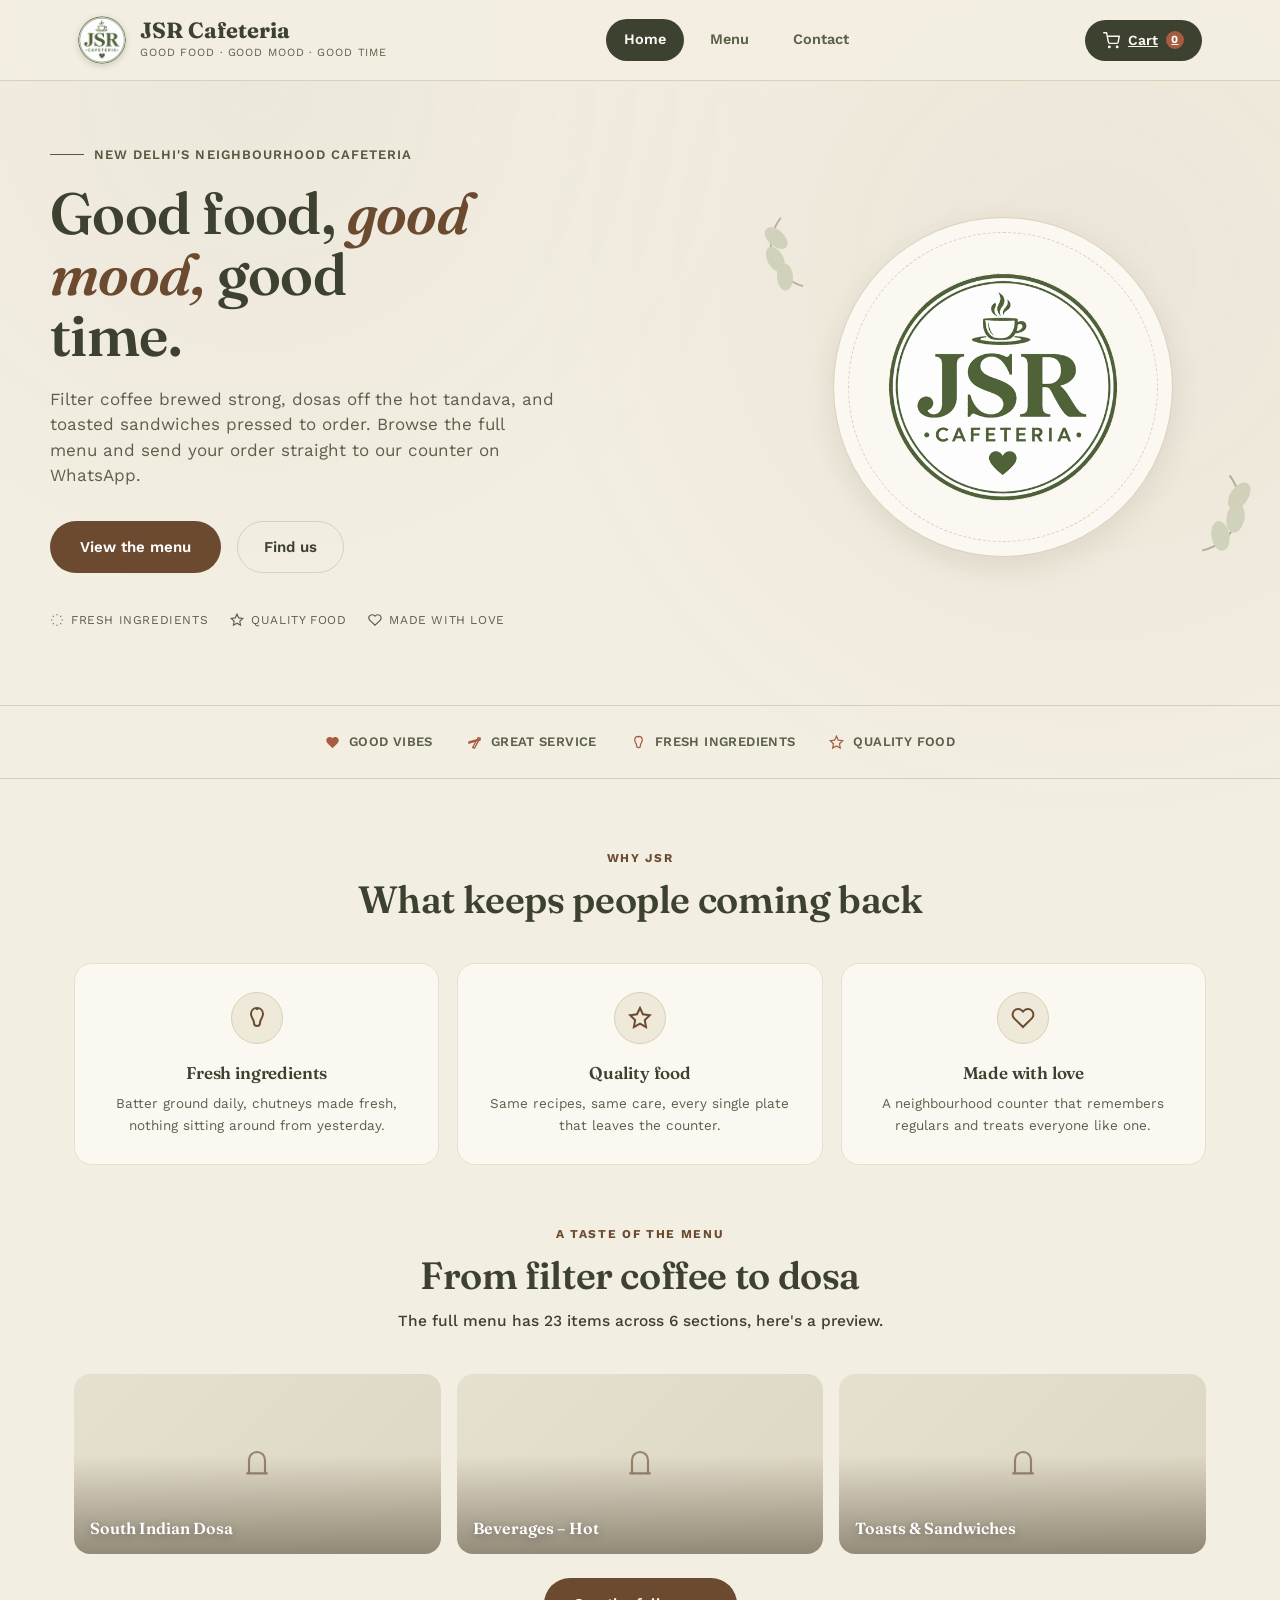
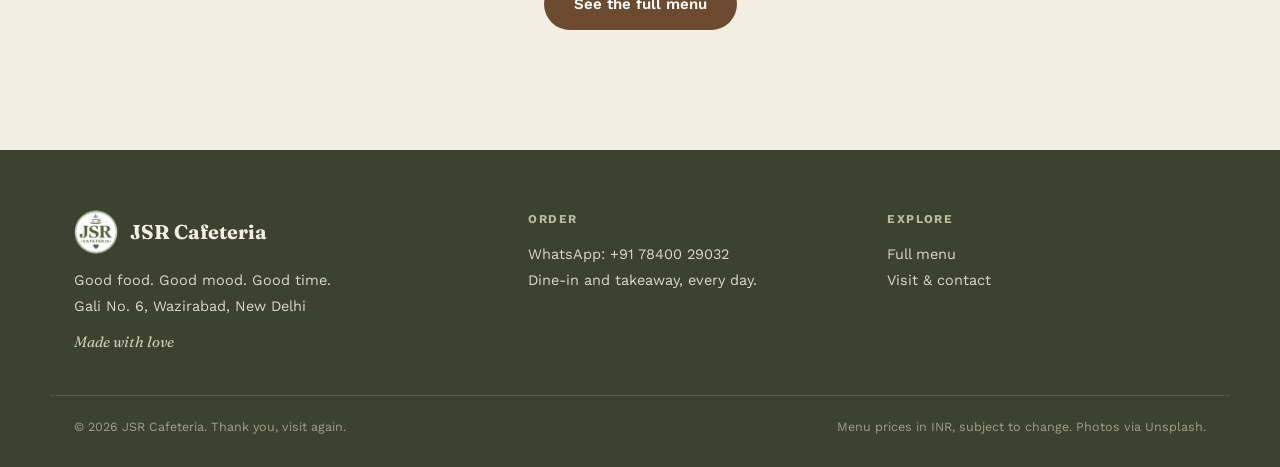
==== commit 916aaf4c: "Fix mobile navbar margin and padding by removing inline overrides and expanding container padding" ====
--- a/index.html
+++ b/index.html
@@ -16,7 +16,7 @@
 <body>
 
 <header>
-  <div class="header-inner wrap" style="padding-left:0;padding-right:0;">
+  <div class="header-inner wrap">
     <a class="brand" href="index.html">
       <img src="assets/logo.png" alt="JSR Cafeteria logo">
       <div class="brand-text">
--- a/assets/style.css
+++ b/assets/style.css
@@ -54,8 +54,9 @@
   /* ---------- HEADER ---------- */
   header{
     position:sticky; top:0; z-index:40;
-    background:rgba(243,238,226,0.92);
-    backdrop-filter:blur(8px);
+    background:rgba(243,238,226,0.94);
+    backdrop-filter:blur(10px);
+    -webkit-backdrop-filter:blur(10px);
     border-bottom:1px solid var(--line);
     transition:box-shadow 0.3s ease, background 0.3s ease;
   }
@@ -65,15 +66,35 @@
   }
   .header-inner{
     display:flex; align-items:center; justify-content:space-between;
-    padding:14px 24px;
-  }
-  .brand{display:flex; align-items:center; gap:12px; text-decoration:none;}
-  .brand img{width:48px; height:48px; border-radius:50%; box-shadow:0 2px 6px rgba(60,50,30,0.18);}
-  .brand-text .name{font-family:'Fraunces',serif; font-size:22px; font-weight:700; line-height:1; color:var(--ink);}
-  .brand-text .tag{font-size:11px; letter-spacing:0.12em; color:var(--ink-soft); text-transform:uppercase; margin-top:3px;}
+    padding:16px 28px;
+    gap:20px;
+  }
+  .brand{
+    display:flex; align-items:center; gap:14px; text-decoration:none;
+    min-width:0;
+  }
+  .brand img{
+    width:48px; height:48px; border-radius:50%;
+    box-shadow:0 2px 6px rgba(60,50,30,0.18);
+    flex-shrink:0;
+    object-fit:cover;
+  }
+  .brand-text{
+    display:flex; flex-direction:column; justify-content:center;
+    min-width:0;
+  }
+  .brand-text .name{
+    font-family:'Fraunces',serif; font-size:22px; font-weight:700; line-height:1.1;
+    color:var(--ink); white-space:nowrap;
+  }
+  .brand-text .tag{
+    font-size:11px; letter-spacing:0.08em; color:var(--ink-soft); text-transform:uppercase;
+    margin-top:3px; white-space:nowrap; overflow:hidden; text-overflow:ellipsis;
+  }
 
   .main-nav{
-    display:flex; align-items:center; gap:6px;
+    display:flex; align-items:center; gap:8px;
+    margin:0 16px;
   }
   .main-nav a{
     text-decoration:none;
@@ -81,8 +102,8 @@
     font-family:'Work Sans',sans-serif;
     font-weight:600;
     font-size:14.5px;
-    padding:9px 16px;
-    border-radius:20px;
+    padding:10px 18px;
+    border-radius:22px;
     transition:background 0.2s ease, color 0.2s ease;
   }
   .main-nav a:hover{background:var(--paper); color:var(--ink);}
@@ -92,29 +113,114 @@
 
   .nav-toggle{
     display:none;
-    background:none; border:1px solid var(--line);
-    width:40px; height:40px; border-radius:12px;
+    background:var(--cream-2);
+    border:1px solid var(--line);
+    width:42px; height:42px;
+    border-radius:12px;
     align-items:center; justify-content:center;
     cursor:pointer;
-  }
-  .nav-toggle svg{width:20px; height:20px;}
+    color:var(--ink);
+    position:relative;
+    transition:background 0.2s ease, border-color 0.2s ease, transform 0.15s ease;
+    -webkit-tap-highlight-color:transparent;
+  }
+  .nav-toggle:hover{background:var(--paper); border-color:var(--ink-soft);}
+  .nav-toggle:active{transform:scale(0.92);}
+  .nav-toggle svg{
+    width:20px; height:20px;
+    transition:transform 0.3s cubic-bezier(.4,0,.2,1);
+  }
+  .nav-toggle.active svg{
+    transform:rotate(90deg);
+  }
+
+  /* Backdrop for mobile drawer */
+  .nav-backdrop{
+    position:fixed; inset:0;
+    background:rgba(25, 20, 10, 0.48);
+    backdrop-filter:blur(4px);
+    -webkit-backdrop-filter:blur(4px);
+    opacity:0;
+    pointer-events:none;
+    transition:opacity 0.28s cubic-bezier(.4,0,.2,1);
+    z-index:38;
+  }
+  .nav-backdrop.show{
+    opacity:1;
+    pointer-events:auto;
+  }
+  body.nav-locked{
+    overflow:hidden;
+  }
 
   @media (max-width:760px){
+    .header-inner{
+      position:relative;
+    }
     .main-nav{
-      display:none;
-      position:absolute; top:100%; left:0; right:0;
-      background:var(--cream-2);
-      border-bottom:1px solid var(--line);
+      display:flex;
+      position:absolute; top:calc(100% + 14px); left:16px; right:16px;
+      margin:0;
+      background:rgba(251, 248, 241, 0.98);
+      backdrop-filter:blur(18px);
+      -webkit-backdrop-filter:blur(18px);
+      border:1px solid rgba(216, 208, 186, 0.95);
+      border-radius:24px;
       flex-direction:column;
-      padding:10px 20px 18px;
-      gap:2px;
-      box-shadow:0 14px 24px rgba(60,50,30,0.08);
-    }
-    .main-nav.open{display:flex;}
-    .main-nav a{padding:12px 14px; border-radius:10px;}
+      padding:16px 14px;
+      gap:10px;
+      box-shadow:0 24px 50px rgba(60,50,30,0.24), 0 6px 16px rgba(60,50,30,0.08);
+      opacity:0;
+      transform:translateY(-14px) scale(0.97);
+      pointer-events:none;
+      visibility:hidden;
+      transition:opacity 0.26s cubic-bezier(.16,1,.3,1), transform 0.26s cubic-bezier(.16,1,.3,1), visibility 0.26s;
+      z-index:42;
+    }
+    .main-nav.open{
+      opacity:1;
+      transform:translateY(0) scale(1);
+      pointer-events:auto;
+      visibility:visible;
+    }
+    .main-nav a{
+      display:flex;
+      align-items:center;
+      justify-content:space-between;
+      min-height:52px;
+      padding:16px 20px;
+      border-radius:16px;
+      font-size:16px;
+      font-weight:600;
+      color:var(--ink);
+      border:1px solid transparent;
+      transition:all 0.18s ease;
+      -webkit-tap-highlight-color:transparent;
+    }
+    .main-nav a::after{
+      content:"→";
+      font-size:16px;
+      opacity:0.4;
+      transition:transform 0.18s ease, opacity 0.18s ease;
+    }
+    .main-nav a:hover, .main-nav a:active{
+      background:var(--paper);
+      color:var(--ink);
+    }
+    .main-nav a:active::after{
+      transform:translateX(5px);
+      opacity:1;
+    }
+    .main-nav a.active{
+      background:var(--ink);
+      color:var(--cream-2);
+      box-shadow:0 6px 16px rgba(60,50,30,0.22);
+    }
+    .main-nav a.active::after{
+      opacity:1;
+      color:var(--cream-2);
+    }
     .nav-toggle{display:flex;}
-    header{position:sticky;}
-    .header-inner{position:relative;}
   }
 
   .cart-btn{
@@ -291,18 +397,29 @@
   /* ---------- SECTION LABELS ---------- */
   .section-head{
     text-align:center;
-    max-width:560px;
+    max-width:620px;
     margin:0 auto 40px;
-    opacity:0; transform:translateY(18px);
-    transition:opacity 0.7s ease, transform 0.7s ease;
-  }
-  .section-head.in-view{opacity:1; transform:translateY(0);}
+    opacity:1;
+    transform:none;
+    color:var(--ink);
+  }
+  .section-head.in-view{opacity:1; transform:none;}
   .section-head .kicker{
     font-size:12px; letter-spacing:0.14em; text-transform:uppercase;
-    color:var(--sage-deep); font-weight:600; margin-bottom:10px;
-  }
-  .section-head h2{font-size:clamp(28px,3.4vw,36px);}
-  .section-head p{color:var(--ink-soft); margin-top:10px; font-size:15px;}
+    color:var(--brown); font-weight:700; margin-bottom:10px;
+  }
+  .section-head h2{
+    font-size:clamp(28px,3.4vw,38px);
+    color:var(--ink);
+    line-height:1.2;
+  }
+  .section-head p{
+    color:var(--ink);
+    margin-top:10px;
+    font-size:15.5px;
+    line-height:1.6;
+    font-weight:500;
+  }
 
   /* ---------- MENU NAV ---------- */
   .menu-section{padding:70px 0 30px; position:relative; z-index:1;}
@@ -454,11 +571,12 @@
 
   .item-left{display:flex; align-items:center; gap:14px; min-width:0;}
   .item-thumb{
-    width:58px; height:58px; flex:none;
-    border-radius:14px;
+    width:68px; height:68px; flex:none;
+    border-radius:15px;
     overflow:hidden;
     background:var(--paper);
     position:relative;
+    box-shadow:0 3px 8px rgba(60,50,30,0.10);
   }
   .item-thumb img{
     width:100%; height:100%; object-fit:cover;
@@ -475,7 +593,8 @@
 
   .item-info .num{font-size:11px; color:var(--sage-deep); font-weight:700; letter-spacing:0.04em;}
   .item-info .item-name{font-family:'Fraunces',serif; font-size:16px; font-weight:600; margin-top:1px; line-height:1.25;}
-  .item-info .item-price{font-size:14px; color:var(--brown); font-weight:600; margin-top:5px;}
+  .item-info .item-note{font-size:12px; color:var(--ink-soft); margin-top:2px; line-height:1.35; font-style:italic;}
+  .item-info .item-price{font-size:14px; color:var(--brown); font-weight:600; margin-top:4px;}
 
   .item-add{flex:none;}
   .add-btn{
@@ -746,20 +865,113 @@
   }
 
   @media (max-width:900px){
-    .hero-inner{grid-template-columns:1fr; gap:36px;}
-    .hero-visual{order:-1;}
+    .hero-inner{grid-template-columns:1fr; gap:36px; text-align:center;}
+    .hero-eyebrow{justify-content:center;}
+    .hero p.lede{margin-left:auto; margin-right:auto;}
+    .hero-actions{justify-content:center;}
+    .hero-badges{justify-content:center;}
+    .hero-visual{order:-1; margin-bottom:10px;}
     .hero-ring{width:220px; height:220px;}
     .hero-ring img{width:150px; height:150px;}
     .footer-inner{grid-template-columns:1fr; gap:30px;}
-    .cat-nav{top:70px;}
-  }
-  @media (max-width:520px){
-    .header-inner{padding:12px 16px;}
-    .brand-text .name{font-size:18px;}
+    .cat-nav{top:68px;}
+  }
+  @media (max-width:580px){
+    .header-inner{
+      padding:16px 20px;
+      gap:16px;
+    }
+    .brand{
+      gap:12px;
+    }
+    .brand img{
+      width:40px; height:40px;
+      border-radius:50%;
+      flex-shrink:0;
+    }
+    .brand-text .name{
+      font-size:19px;
+      line-height:1;
+      letter-spacing:-0.01em;
+    }
+    .brand-text .tag{
+      display:none; /* Prevents crowding the navbar header on mobile */
+    }
+    .header-right{
+      gap:12px;
+    }
+    .cart-btn{
+      min-height:44px;
+      padding:10px 16px;
+      gap:8px;
+      font-size:13.5px;
+    }
+    .cart-btn span:not(.cart-count){
+      display:none; /* Keep compact: only cart icon + badge */
+    }
+    .nav-toggle{
+      width:44px; height:44px;
+      border-radius:13px;
+    }
+    .nav-toggle svg{
+      width:22px; height:22px;
+    }
     .wrap{padding:0 16px;}
-    .hero{padding:40px 16px 40px;}
-    .item-grid{grid-template-columns:1fr;}
+    .hero{padding:30px 16px 36px;}
+    .hero h1{font-size:32px; max-width:100%;}
+    .hero p.lede{font-size:15px; color:var(--ink);}
+    .hero-actions{width:100%;}
+    .hero-actions .btn-primary, .hero-actions .btn-ghost{
+      width:100%;
+      text-align:center;
+      padding:13px 20px;
+    }
+    .section-head{
+      padding:0 4px;
+      margin-bottom:32px;
+    }
+    .section-head h2{
+      font-size:28px;
+      color:#2A2D22; /* High-contrast deep dark ink */
+    }
+    .section-head p{
+      font-size:15px;
+      color:#3C4130;
+      font-weight:500;
+    }
+    .section-head .kicker{
+      color:#545A40;
+    }
+    .hero-badges{gap:12px 18px;}
+    .hero-badges .b{font-size:11px;}
+    .cat-nav{top:62px; padding:10px 0; margin-bottom:28px;}
+    .cat-chip{padding:7px 14px; font-size:12.5px;}
+    .cat-block{margin-bottom:44px;}
+    .item-grid{grid-template-columns:1fr; gap:14px;}
+    .item-card{
+      padding:12px 14px;
+      border-radius:18px;
+      box-shadow:0 2px 8px rgba(60,50,30,0.05);
+    }
+    .item-left{gap:14px;}
+    .item-thumb{
+      width:68px; height:68px;
+      border-radius:14px;
+      box-shadow:0 3px 8px rgba(60,50,30,0.12);
+    }
+    .item-info .num{font-size:10.5px;}
+    .item-info .item-name{font-size:15.5px; line-height:1.25;}
+    .item-info .item-price{font-size:14px; margin-top:3px;}
+    .add-btn{width:36px; height:36px; font-size:18px;}
     .drawer{width:100%; max-width:100%;}
+    .drawer-body{padding:16px;}
+    .drawer-foot{padding:16px 16px 20px;}
+    .float-bar{
+      left:12px; right:12px; bottom:12px;
+      padding:12px 16px;
+      border-radius:16px;
+    }
+    .footer-bottom{flex-direction:column; gap:8px;}
   }
 
   @media (prefers-reduced-motion: reduce){
@@ -768,6 +980,33 @@
     .section-head, .cat-block, .item-card{opacity:1 !important; transform:none !important;}
   }
 /* ---------- CONTACT PAGE ---------- */
+.contact-main{
+  padding:56px 24px 20px;
+}
+.contact-main .section-head .kicker{
+  color: #3C4130 !important;
+  font-weight: 700;
+}
+.contact-main .section-head h2{
+  color: #3C4130 !important;
+}
+.contact-main .section-head p{
+  color: #3C4130 !important;
+}
+@media (max-width:580px){
+  .contact-main{
+    padding:32px 16px 20px;
+  }
+  .contact-main .section-head .kicker{
+    color: #3C4130 !important;
+  }
+  .contact-main .section-head h2{
+    color: #3C4130 !important;
+  }
+  .contact-main .section-head p{
+    color: #3C4130 !important;
+  }
+}
 .contact-grid{
   display:grid;
   grid-template-columns:1fr 1fr;
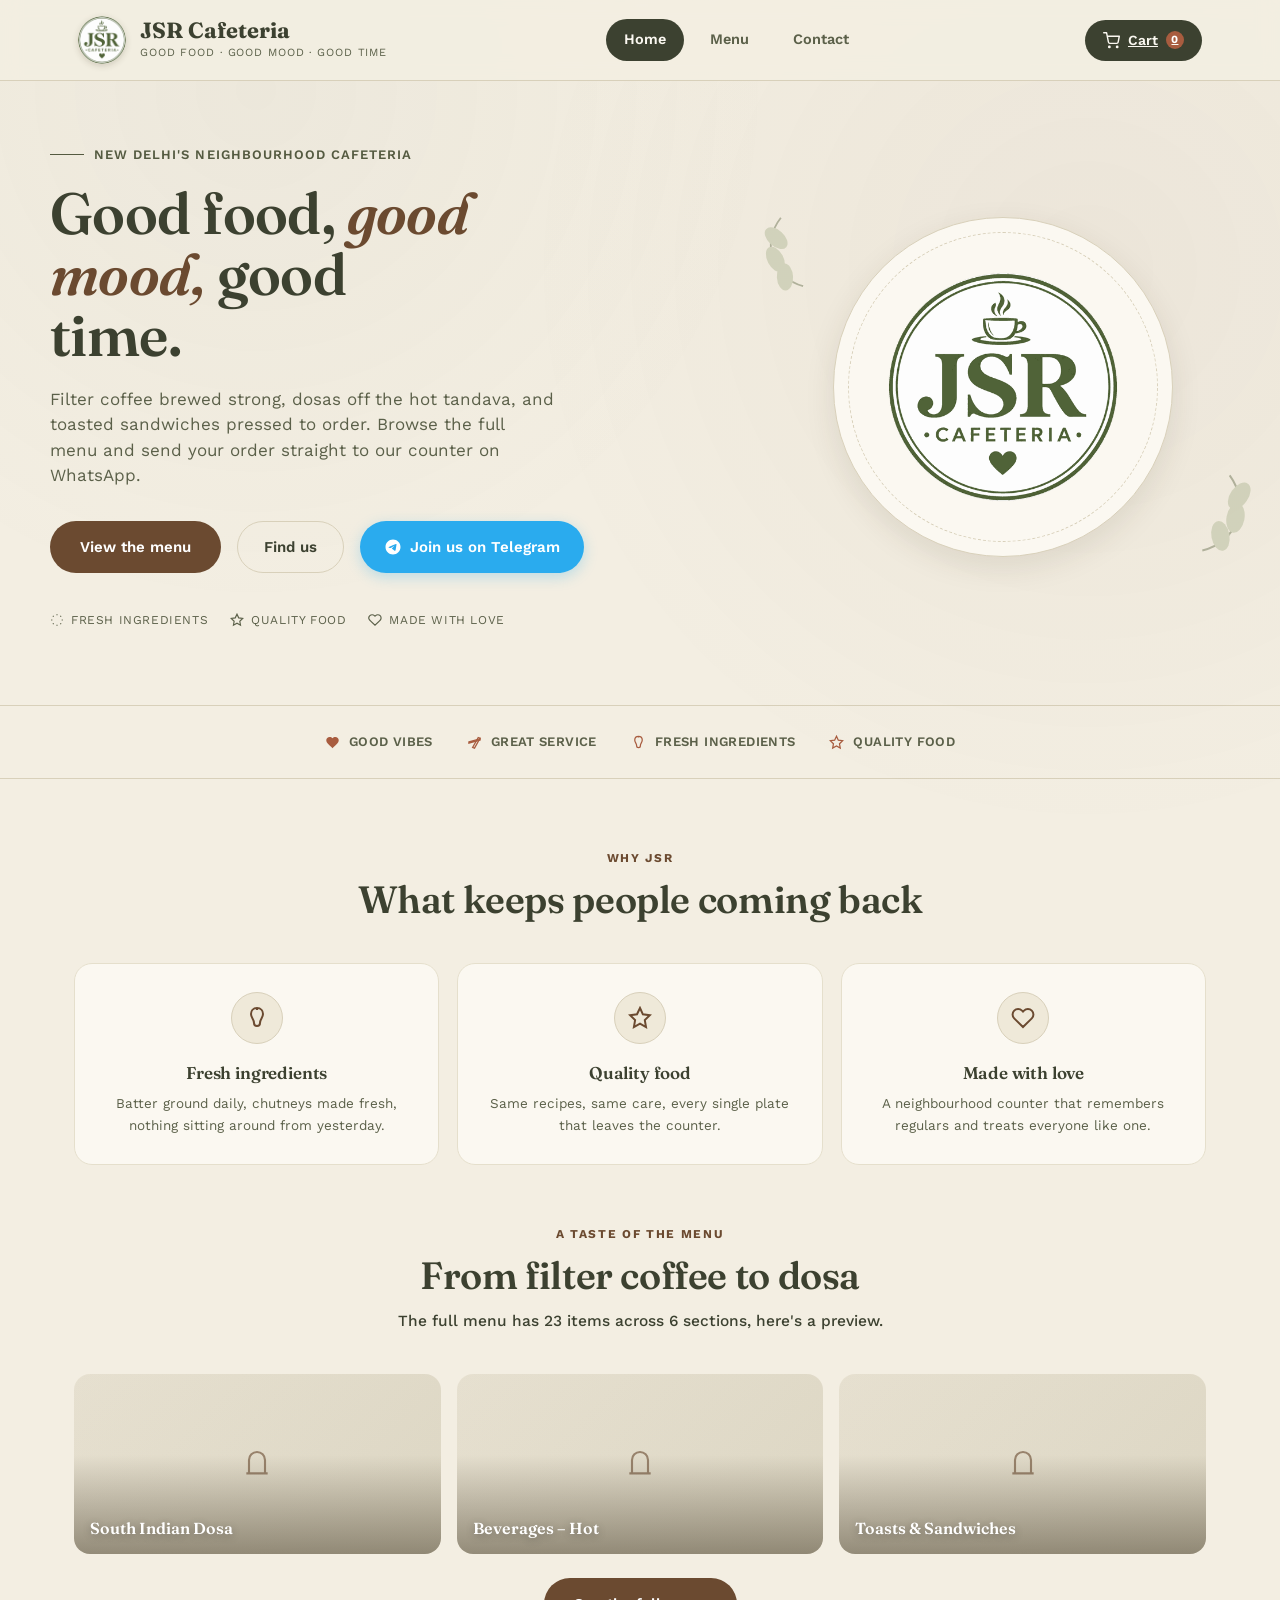
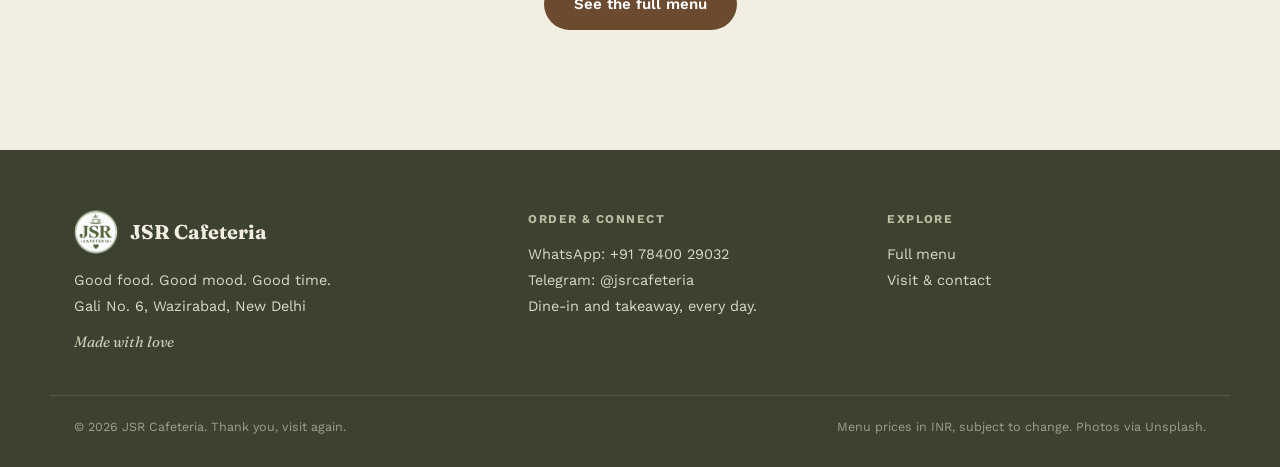
==== commit 7c5b1f6b: "Add Join us on Telegram button and channel links" ====
--- a/index.html
+++ b/index.html
@@ -51,6 +51,10 @@
       <div class="hero-actions">
         <a class="btn-primary" href="menu.html" style="text-decoration:none; display:inline-block;">View the menu</a>
         <a class="btn-ghost" href="contact.html" style="text-decoration:none; display:inline-block;">Find us</a>
+        <a class="btn-telegram" href="https://t.me/jsrcafeteria" target="_blank" rel="noopener">
+          <svg viewBox="0 0 24 24"><path d="M12 2C6.48 2 2 6.48 2 12s4.48 10 10 10 10-4.48 10-10S17.52 2 12 2zm4.64 6.8c-.15 1.58-.8 5.42-1.13 7.19-.14.75-.42 1-.68 1.03-.58.05-1.02-.38-1.58-.75-.88-.58-1.38-.94-2.23-1.5-.99-.65-.35-1.01.22-1.59.15-.15 2.71-2.48 2.76-2.69a.2.2 0 00-.05-.18c-.06-.05-.14-.03-.21-.02-.09.02-1.49.95-4.22 2.79-.4.27-.76.41-1.08.4-.36-.01-1.04-.2-1.55-.37-.63-.2-1.12-.31-1.08-.66.02-.18.27-.36.75-.55 2.92-1.27 4.86-2.11 5.83-2.51 2.78-1.16 3.35-1.36 3.73-1.36.08 0 .27.02.39.12.1.08.13.19.14.27-.01.06.01.24 0 .38z"/></svg>
+          Join us on Telegram
+        </a>
       </div>
       <div class="hero-badges">
         <span class="b"><svg viewBox="0 0 24 24" fill="none" stroke="currentColor" stroke-width="2"><path d="M12 2v2M12 20v2M2 12h2M20 12h2M4.9 4.9l1.4 1.4M17.7 17.7l1.4 1.4M4.9 19.1l1.4-1.4M17.7 6.3l1.4-1.4"/></svg>Fresh ingredients</span>
@@ -142,8 +146,9 @@
       <p class="script">Made with love</p>
     </div>
     <div>
-      <h4>Order</h4>
+      <h4>Order &amp; Connect</h4>
       <p><a href="https://wa.me/917840029032" target="_blank" rel="noopener">WhatsApp: +91 78400 29032</a></p>
+      <p><a href="https://t.me/jsrcafeteria" target="_blank" rel="noopener">Telegram: @jsrcafeteria</a></p>
       <p>Dine-in and takeaway, every day.</p>
     </div>
     <div>
--- a/assets/style.css
+++ b/assets/style.css
@@ -338,6 +338,31 @@
   .btn-ghost:hover{border-color:var(--ink); transform:translateY(-2px);}
   .btn-ghost:active{transform:translateY(0) scale(0.97);}
 
+  .btn-telegram{
+    background:#2AABEE;
+    color:#fff !important;
+    border:none;
+    padding:14px 24px;
+    border-radius:30px;
+    font-family:'Work Sans',sans-serif;
+    font-weight:600;
+    font-size:15px;
+    cursor:pointer;
+    display:inline-flex;
+    align-items:center;
+    gap:8px;
+    text-decoration:none;
+    box-shadow:0 4px 14px rgba(42,171,238,0.28);
+    transition:background 0.2s ease, transform 0.2s ease, box-shadow 0.2s ease;
+  }
+  .btn-telegram:hover{
+    background:#229ED9;
+    transform:translateY(-2px);
+    box-shadow:0 8px 20px rgba(42,171,238,0.38);
+  }
+  .btn-telegram:active{transform:translateY(0) scale(0.97);}
+  .btn-telegram svg{width:18px; height:18px; fill:currentColor;}
+
   .hero-badges{
     display:flex; gap:22px; margin-top:38px; flex-wrap:wrap;
     opacity:0;
@@ -921,9 +946,10 @@
     .hero h1{font-size:32px; max-width:100%;}
     .hero p.lede{font-size:15px; color:var(--ink);}
     .hero-actions{width:100%;}
-    .hero-actions .btn-primary, .hero-actions .btn-ghost{
+    .hero-actions .btn-primary, .hero-actions .btn-ghost, .hero-actions .btn-telegram{
       width:100%;
       text-align:center;
+      justify-content:center;
       padding:13px 20px;
     }
     .section-head{
@@ -1053,6 +1079,22 @@
 .whatsapp-cta:hover{background:var(--brown-deep); transform:translateY(-2px);}
 .whatsapp-cta svg{width:20px; height:20px;}
 
+.telegram-cta{
+  display:flex; align-items:center; justify-content:center; gap:10px;
+  background:#2AABEE; color:#fff !important;
+  padding:16px 22px; border-radius:16px;
+  font-family:'Work Sans',sans-serif; font-weight:700; font-size:15.5px;
+  text-decoration:none;
+  box-shadow:0 4px 14px rgba(42,171,238,0.25);
+  transition:background 0.2s ease, transform 0.2s ease, box-shadow 0.2s ease;
+}
+.telegram-cta:hover{
+  background:#229ED9;
+  transform:translateY(-2px);
+  box-shadow:0 8px 20px rgba(42,171,238,0.38);
+}
+.telegram-cta svg{width:20px; height:20px; fill:currentColor;}
+
 .placeholder-note{
   font-size:12.5px; color:var(--ink-soft); font-style:italic;
   margin-top:10px;
@@ -1060,6 +1102,10 @@
 
 @media (max-width:700px){
   .contact-grid{grid-template-columns:1fr;}
+  .whatsapp-cta, .telegram-cta{
+    width:100%;
+    max-width:340px;
+  }
 }
 
 /* ---------- HOME PAGE EXTRAS ---------- */
